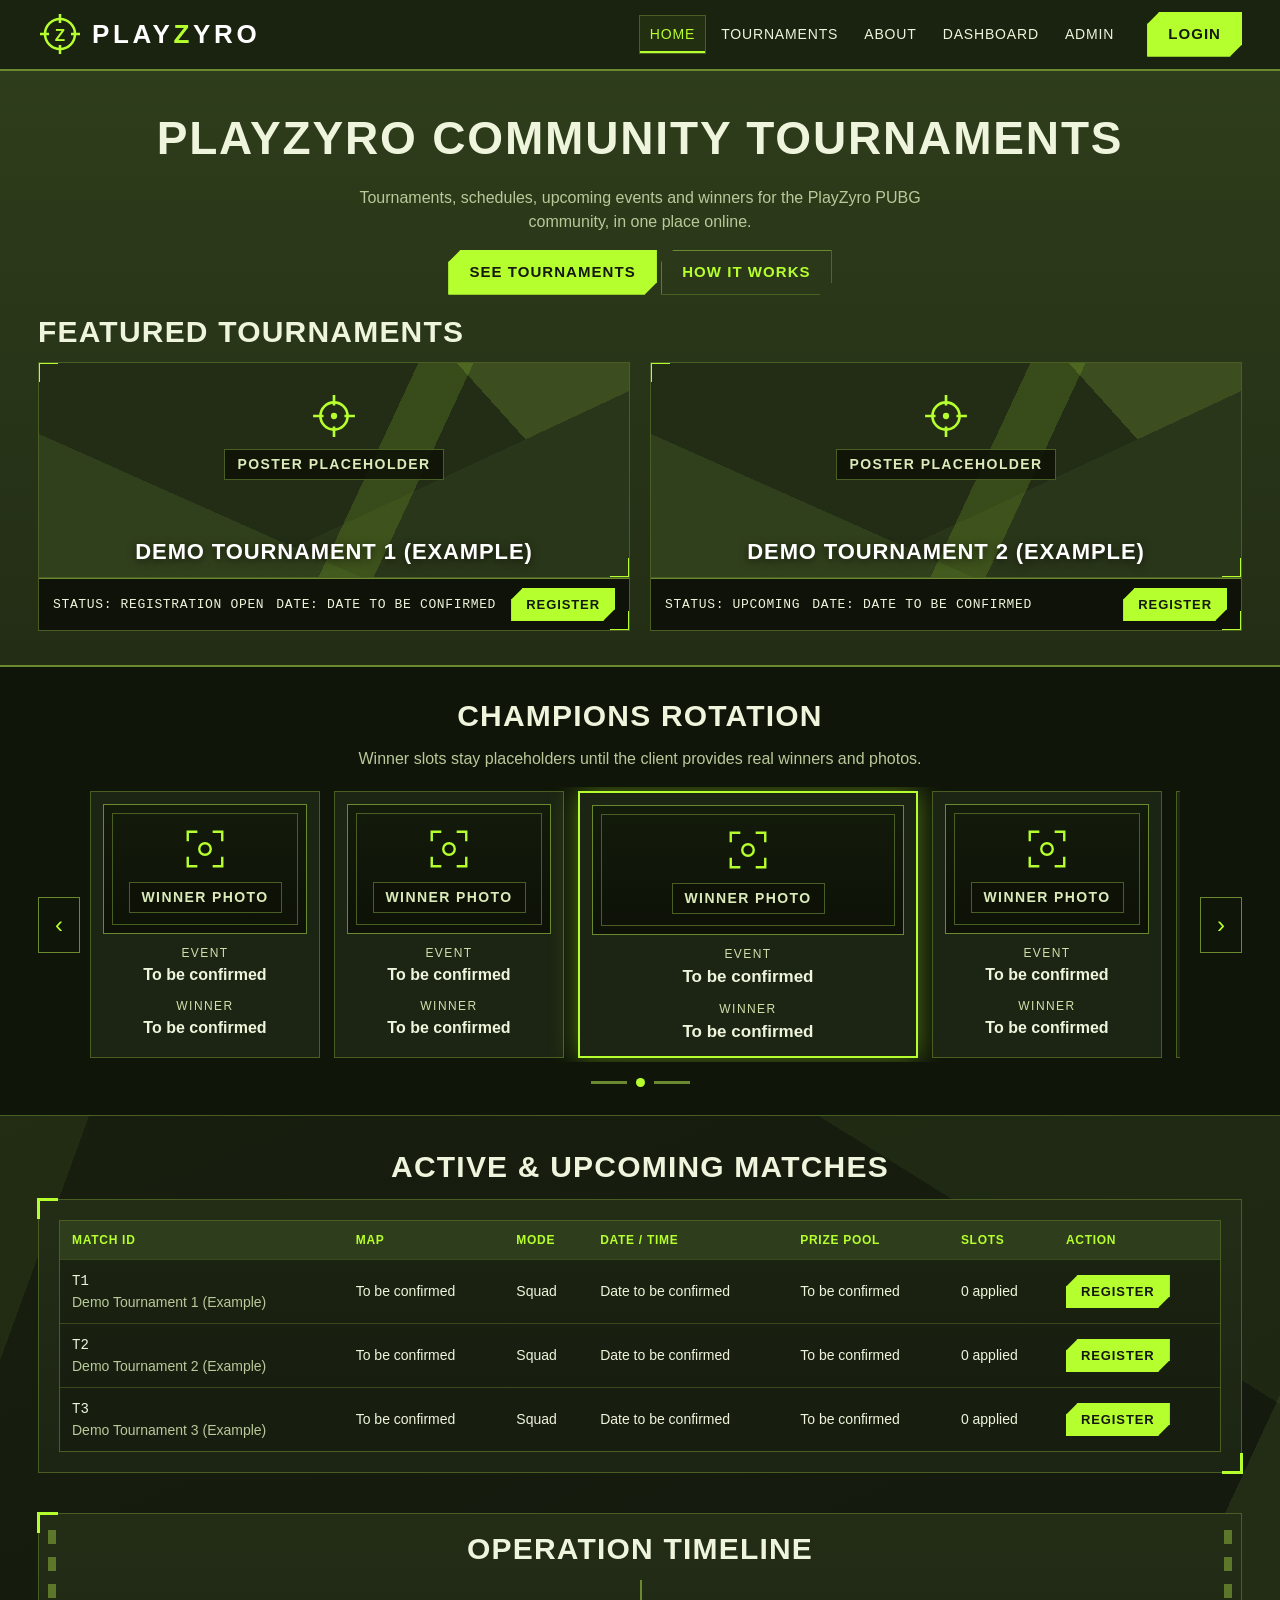
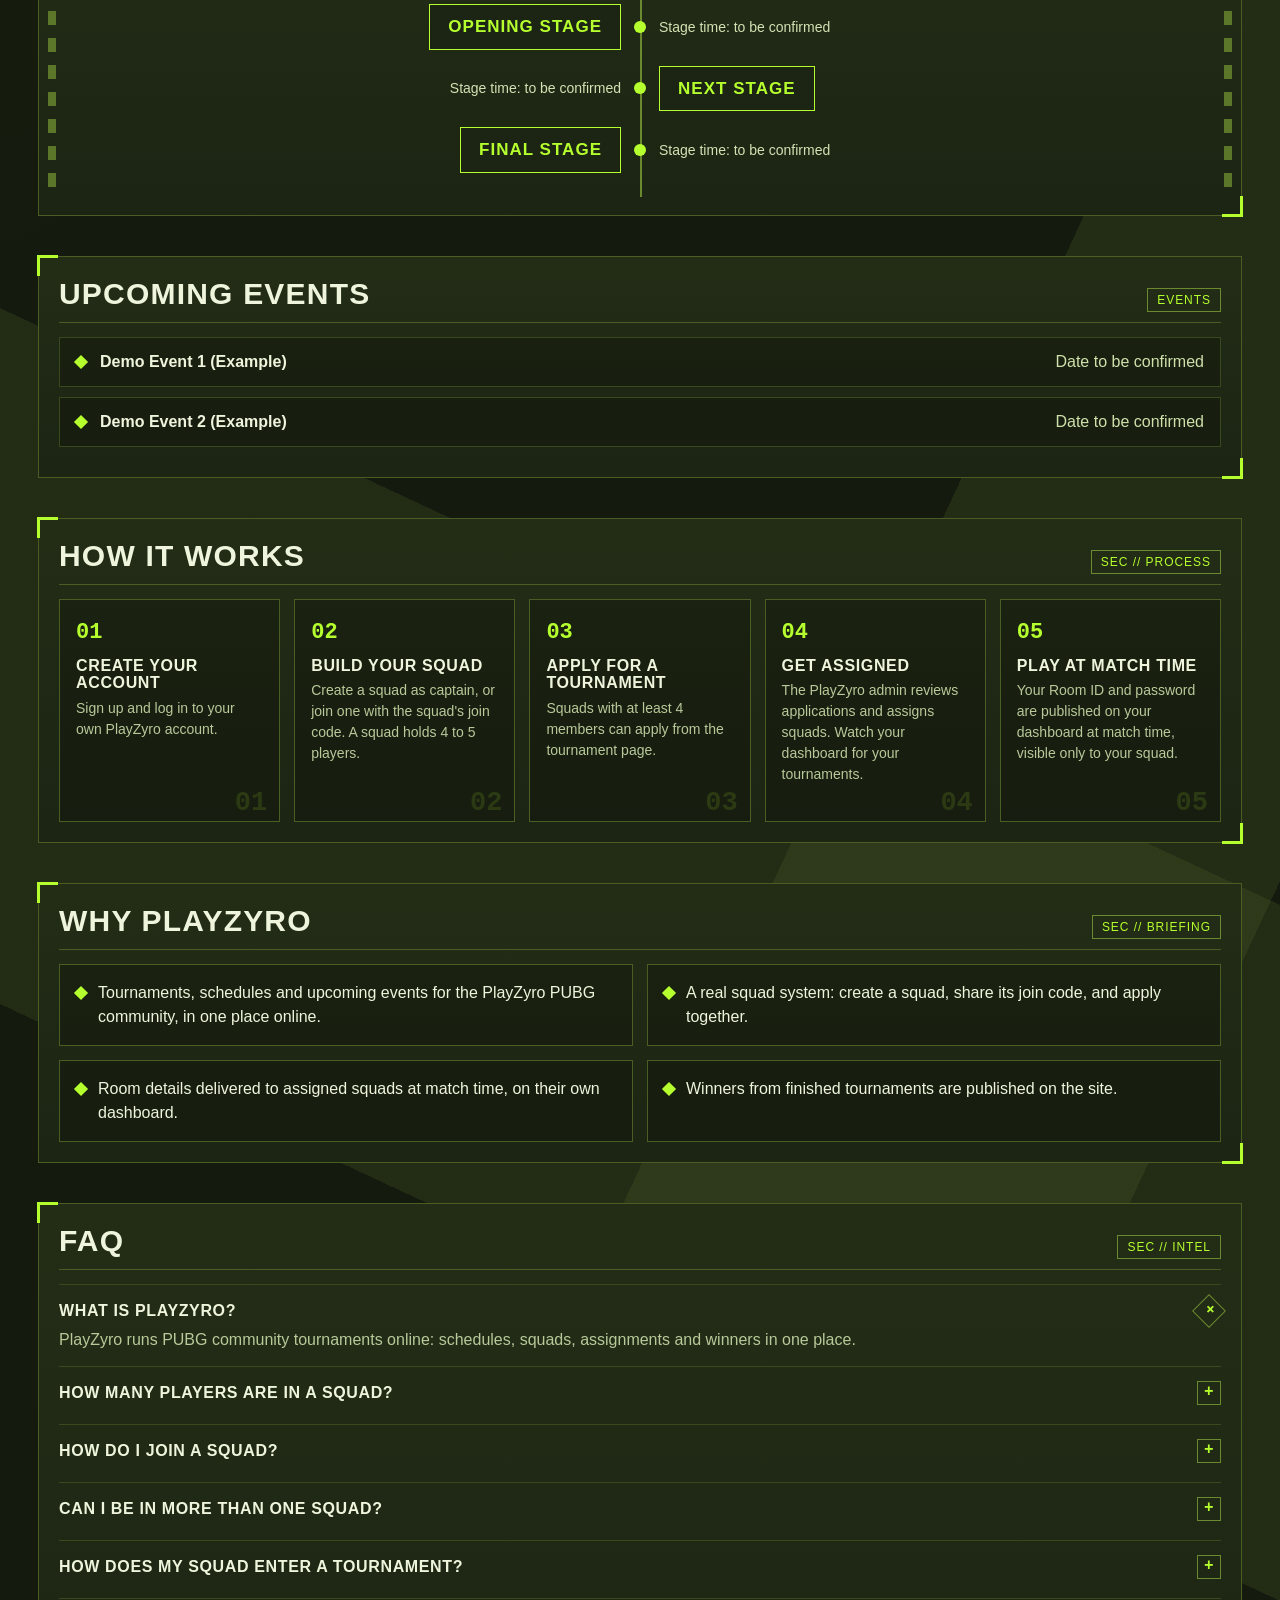
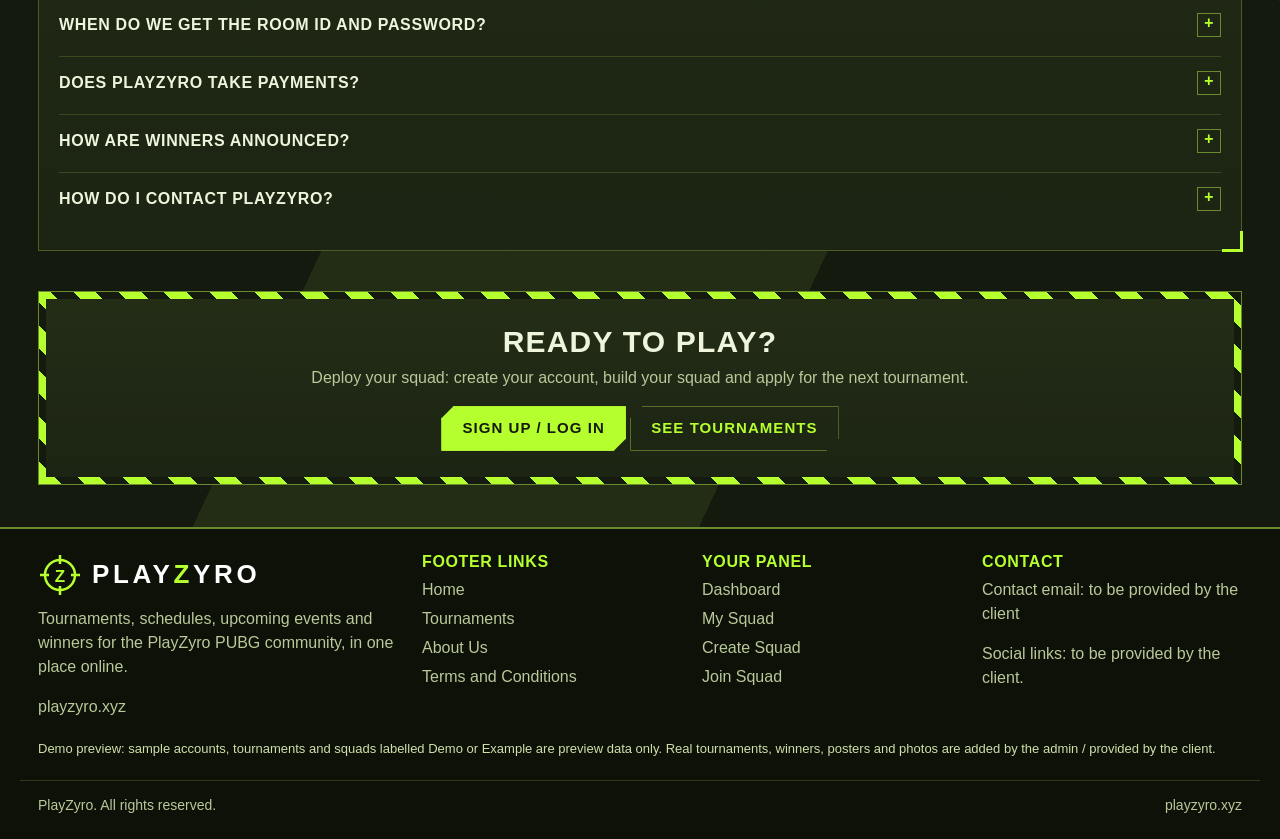
==== index.html @ 8c88da20 "UI/UX fix round (Snow-approved 191-point analysis): all V6 points + version 2026-11-20g" ====
<!DOCTYPE html>
<html lang="en">
<head>
<meta charset="utf-8">
<meta name="viewport" content="width=device-width, initial-scale=1">
<title>PlayZyro Community Tournaments - PlayZyro</title>
<link rel="icon" href="data:image/svg+xml,%3Csvg xmlns='http://www.w3.org/2000/svg' viewBox='0 0 44 44'%3E%3Ccircle cx='22' cy='22' r='15' fill='none' stroke='%23b6ff2e' stroke-width='3'/%3E%3Ctext x='22' y='30' text-anchor='middle' font-family='Arial' font-weight='700' font-size='18' fill='%23b6ff2e'%3EZ%3C/text%3E%3C/svg%3E">
<link rel="stylesheet" href="assets/css/style.css?v=2026-11-20g">
<script>window.PZ_VARIANT = 'v6';</script>
<script src="assets/js/app.js?v=2026-11-20g"></script>
</head>
<body>
<header class="site"><div class="header-in">
<a class="logo" href="index.html"><svg width="44" height="44" viewBox="0 0 44 44" aria-hidden="true"><circle cx="22" cy="22" r="15" fill="none" stroke="#b6ff2e" stroke-width="2.5"/><path d="M22 2v9M22 33v9M2 22h9M33 22h9" stroke="#b6ff2e" stroke-width="2.5"/><text x="22" y="29" text-anchor="middle" font-family="Arial Narrow,Arial" font-weight="700" font-size="17" fill="#b6ff2e">Z</text></svg><span class="wordmark">PLAY<b>Z</b>YRO</span></a>
<nav class="main"><a href="index.html" class="active">Home</a><a href="tournaments.html">Tournaments</a><a href="about.html">About</a><a href="dashboard.html">Dashboard</a><a href="admin.html">Admin</a></nav>
<div class="header-actions"><span class="user-chip" data-user-chip hidden></span><a class="btn" href="auth.html">Login</a></div>
<button class="nav-toggle" type="button" data-nav-toggle aria-label="Open menu" aria-expanded="false"><span></span><span></span><span></span></button>
</div></header>
<div class="drawer-backdrop" data-drawer-backdrop hidden></div>
<aside class="drawer" data-drawer aria-hidden="true">
<div class="drawer-head"><span class="wordmark">PLAY<b>Z</b>YRO</span><button class="drawer-close" type="button" data-drawer-close aria-label="Close menu">&times;</button></div>
<nav class="drawer-nav"><a href="index.html" class="active">Home</a><a href="tournaments.html">Tournaments</a><a href="about.html">About</a><a href="dashboard.html">Dashboard</a><a href="admin.html">Admin</a></nav>
<div class="drawer-foot"><span class="user-chip" data-user-chip hidden></span><a class="btn block" href="auth.html" data-drawer-login>Login</a></div>
</aside>
<main>

<div class="hero-band"><div class="wrap">
<div class="hero">
<h1>PlayZyro Community Tournaments</h1>
<p class="sub">Tournaments, schedules, upcoming events and winners for the PlayZyro PUBG community, in one place online.</p>
<p style="margin:16px 0 0"><a class="btn" href="tournaments.html">See Tournaments</a> <a class="btn ghost" href="#how">How It Works</a></p>
</div>
<h2 style="margin-bottom:14px">Featured Tournaments</h2>
<div class="grid2" id="featured"></div>
</div></div>

<div class="champ-band"><div class="wrap">
<h2 class="center">Champions Rotation</h2>
<p class="center muted">Winner slots stay placeholders until the client provides real winners and photos.</p>
<div class="strip-wrap">
<button class="strip-btn" id="champPrev" aria-label="Previous winners">&#8249;</button>
<div class="strip" id="champStrip"></div>
<button class="strip-btn" id="champNext" aria-label="Next winners">&#8250;</button>
</div>
<div class="strip-ind"><span class="dash"></span><span class="dot"></span><span class="dash"></span></div>
</div></div>

<div class="wrap">
<section class="block">
<h2 class="center" style="margin-bottom:16px">Active &amp; Upcoming Matches</h2>
<div class="hud">
<div class="table-wrap stackable"><table>
<thead><tr><th>Match ID</th><th>Map</th><th>Mode</th><th>Date / Time</th><th>Prize Pool</th><th>Slots</th><th>Action</th></tr></thead>
<tbody id="matchRows"></tbody>
</table></div>
</div>
</section>
<section class="block">
<div class="hud op-panel">
<span class="rail left"></span><span class="rail right"></span>
<h2 class="center">Operation Timeline</h2>
<div class="op-tl">
<div class="op-row"><div class="op-side"><span class="op-chip">Opening Stage</span></div><div class="op-dot"></div><div class="op-side r"><span class="op-time">Stage time: to be confirmed</span></div></div>
<div class="op-row"><div class="op-side"><span class="op-time">Stage time: to be confirmed</span></div><div class="op-dot"></div><div class="op-side r"><span class="op-chip">Next Stage</span></div></div>
<div class="op-row"><div class="op-side"><span class="op-chip">Final Stage</span></div><div class="op-dot"></div><div class="op-side r"><span class="op-time">Stage time: to be confirmed</span></div></div>
</div>
</div>
</section>
<section class="block">
<div class="hud">
<div class="hud-head"><h2>Upcoming Events</h2><span class="tag">Events</span></div>
<div id="eventRows"></div>
</div>
</section>
<section class="block" id="how">
<div class="hud">
<div class="hud-head"><h2>How It Works</h2><span class="tag">SEC // Process</span></div>
<div class="steps">
<div class="step"><span class="n">01</span><span class="ghost" aria-hidden="true">01</span><h3>Create Your Account</h3><p>Sign up and log in to your own PlayZyro account.</p></div>
<div class="step"><span class="n">02</span><span class="ghost" aria-hidden="true">02</span><h3>Build Your Squad</h3><p>Create a squad as captain, or join one with the squad's join code. A squad holds 4 to 5 players.</p></div>
<div class="step"><span class="n">03</span><span class="ghost" aria-hidden="true">03</span><h3>Apply for a Tournament</h3><p>Squads with at least 4 members can apply from the tournament page.</p></div>
<div class="step"><span class="n">04</span><span class="ghost" aria-hidden="true">04</span><h3>Get Assigned</h3><p>The PlayZyro admin reviews applications and assigns squads. Watch your dashboard for your tournaments.</p></div>
<div class="step"><span class="n">05</span><span class="ghost" aria-hidden="true">05</span><h3>Play at Match Time</h3><p>Your Room ID and password are published on your dashboard at match time, visible only to your squad.</p></div>
</div>
</div>
</section>
<section class="block">
<div class="hud">
<div class="hud-head"><h2>Why PlayZyro</h2><span class="tag">SEC // Briefing</span></div>
<div class="why-grid">
<div class="why-cell"><span class="ev-dot"></span><p>Tournaments, schedules and upcoming events for the PlayZyro PUBG community, in one place online.</p></div>
<div class="why-cell"><span class="ev-dot"></span><p>A real squad system: create a squad, share its join code, and apply together.</p></div>
<div class="why-cell"><span class="ev-dot"></span><p>Room details delivered to assigned squads at match time, on their own dashboard.</p></div>
<div class="why-cell"><span class="ev-dot"></span><p>Winners from finished tournaments are published on the site.</p></div>
</div>
</div>
</section>
<section class="block">
<div class="hud">
<div class="hud-head"><h2>FAQ</h2><span class="tag">SEC // Intel</span></div>
<div class="faq-item"><h3>What is PlayZyro?</h3><p>PlayZyro runs PUBG community tournaments online: schedules, squads, assignments and winners in one place.</p></div>
<div class="faq-item"><h3>How many players are in a squad?</h3><p>A squad holds 4 to 5 players. The captain creates the squad and shares its join code.</p></div>
<div class="faq-item"><h3>How do I join a squad?</h3><p>Ask the captain for the squad's join code, then use Join a Squad while logged in.</p></div>
<div class="faq-item"><h3>Can I be in more than one squad?</h3><p>Each player has one active squad.</p></div>
<div class="faq-item"><h3>How does my squad enter a tournament?</h3><p>A squad with at least 4 members applies from the tournament page. The admin assigns squads, and assigned squads see the tournament on their dashboard.</p></div>
<div class="faq-item"><h3>When do we get the Room ID and password?</h3><p>The admin publishes them at match time. They appear on the dashboard of assigned squad members only.</p></div>
<div class="faq-item"><h3>Does PlayZyro take payments?</h3><p>No. PlayZyro does not take payments, deposits or withdrawals on this site.</p></div>
<div class="faq-item"><h3>How are winners announced?</h3><p>Winners from finished tournaments are published in the winners section on this site.</p></div>
<div class="faq-item"><h3>How do I contact PlayZyro?</h3><p>Contact email: to be provided by the client</p></div>
</div>
</section>
<section class="block">
<div class="hazard"><div class="hazard-in cta-in">
<h2>Ready to Play?</h2>
<p>Deploy your squad: create your account, build your squad and apply for the next tournament.</p>
<p style="margin:0"><a class="btn" href="auth.html">Sign Up / Log In</a> <a class="btn ghost" href="tournaments.html">See Tournaments</a></p>
</div></div>
</section>
</div>

</main>
<footer class="site">
<div class="footer-grid">
<div><div class="logo" style="margin-bottom:10px"><svg width="44" height="44" viewBox="0 0 44 44" aria-hidden="true"><circle cx="22" cy="22" r="15" fill="none" stroke="#b6ff2e" stroke-width="2.5"/><path d="M22 2v9M22 33v9M2 22h9M33 22h9" stroke="#b6ff2e" stroke-width="2.5"/><text x="22" y="29" text-anchor="middle" font-family="Arial Narrow,Arial" font-weight="700" font-size="17" fill="#b6ff2e">Z</text></svg><span class="wordmark">PLAY<b>Z</b>YRO</span></div>
<p class="muted">Tournaments, schedules, upcoming events and winners for the PlayZyro PUBG community, in one place online.</p>
<p class="muted">playzyro.xyz</p></div>
<div><h3>Footer Links</h3><ul><li><a href="index.html">Home</a></li><li><a href="tournaments.html">Tournaments</a></li><li><a href="about.html">About Us</a></li><li><a href="terms.html">Terms and Conditions</a></li></ul></div>
<div><h3>Your Panel</h3><ul><li><a href="dashboard.html">Dashboard</a></li><li><a href="squad.html">My Squad</a></li><li><a href="squad-create.html">Create Squad</a></li><li><a href="squad-join.html">Join Squad</a></li></ul></div>
<div><h3>Contact</h3><p class="muted">Contact email: to be provided by the client</p><p class="muted">Social links: to be provided by the client.</p></div>
</div>
<p class="demo-note">Demo preview: sample accounts, tournaments and squads labelled Demo or Example are preview data only. Real tournaments, winners, posters and photos are added by the admin / provided by the client.</p>
<div class="footer-bottom">PlayZyro. All rights reserved. <span style="float:right">playzyro.xyz</span></div>
</footer>
<script>

document.addEventListener('DOMContentLoaded', function () {
  var f = document.getElementById('featured');
  PZ.db.tournaments.slice(0, 2).forEach(function (t) {
    var d = document.createElement('div'); d.className = 'feat-card';
    d.innerHTML = '<div class="slot slot-poster feat-poster"><svg width="46" height="46" viewBox="0 0 44 44" aria-hidden="true"><circle cx="22" cy="22" r="13" fill="none" stroke="#b6ff2e" stroke-width="2.5"/><path d="M22 2v10M22 32v10M2 22h10M32 22h10" stroke="#b6ff2e" stroke-width="2.5"/><circle cx="22" cy="22" r="3" fill="#b6ff2e"/></svg><span class="slot-label">Poster Placeholder</span><div class="feat-overlay"><h3>' + PZ.esc(t.name) + '</h3></div></div>' +
      '<div class="feat-strip"><span>Status: ' + PZ.esc(t.status) + '</span><span>Date: ' + PZ.esc(t.dateText) + '</span>' +
      '<a class="btn small" href="tournament.html?id=' + t.id + '">Register</a></div>';
    f.appendChild(d);
  });
  var strip = document.getElementById('champStrip');
  for (var i = 0; i < 5; i++) {
    var c = document.createElement('div'); c.className = 'champ' + (i === 2 ? ' centre' : '');
    c.innerHTML = '<div class="slot slot-photo"><svg width="46" height="46" viewBox="0 0 48 48" aria-hidden="true"><path d="M6 16V6h10M32 6h10v10M42 32v10H32M16 42H6V32" fill="none" stroke="#b6ff2e" stroke-width="2.5"/><circle cx="24" cy="24" r="6" fill="none" stroke="#b6ff2e" stroke-width="2.5"/></svg><span class="slot-label">Winner Photo</span></div><p class="cw"><span class="cw-k">Event</span><span class="cw-v">To be confirmed</span></p><p class="cw"><span class="cw-k">Winner</span><span class="cw-v">To be confirmed</span></p>';
    strip.appendChild(c);
  }
  document.getElementById('champPrev').addEventListener('click', function () { strip.scrollLeft -= 220; });
  document.getElementById('champNext').addEventListener('click', function () { strip.scrollLeft += 220; });
  var rows = document.getElementById('matchRows');
  PZ.db.tournaments.forEach(function (t) {
    var tr = document.createElement('tr');
    tr.innerHTML = '<td data-label="Match ID"><span><span class="mono">' + PZ.esc(t.id.toUpperCase()) + '</span><br><span class="muted">' + PZ.esc(t.name) + '</span></span></td><td data-label="Map">' + PZ.esc(t.map || 'To be confirmed') + '</td><td data-label="Mode">' + PZ.esc(t.mode) + '</td><td data-label="Date / Time">' + PZ.esc(t.dateText) + (t.timeText ? ' - ' + PZ.esc(t.timeText) : '') + '</td><td data-label="Prize Pool">To be confirmed</td><td data-label="Slots">' + PZ.appliedSquadIds(t.id).length + ' applied</td><td data-label="Action"><a class="btn small" href="tournament.html?id=' + t.id + '">Register</a></td>';
    rows.appendChild(tr);
  });
  var ev = document.getElementById('eventRows');
  if (PZ.db.events.length) {
    PZ.db.events.forEach(function (e) {
      var d = document.createElement('div'); d.className = 'ev-row';
      d.innerHTML = '<span class="ev-dot"></span><strong>' + PZ.esc(e.title) + '</strong><span class="muted" style="margin-left:auto">' + PZ.esc(e.dateText) + '</span>';
      ev.appendChild(d);
    });
  } else {
    ev.innerHTML = '<p class="muted" style="margin:0">No upcoming events yet. Events added by the admin will appear here.</p>';
  }
});

</script>
<script>
document.addEventListener('DOMContentLoaded', function () {
  var chip = document.querySelector('header.site [data-user-chip]');
  if (window.PZ && PZ.session()) {
    document.querySelectorAll('header.site .header-actions .btn').forEach(function (b) { b.style.display = 'none'; });
    if (chip) chip.hidden = false;
  }
});
</script>
</body>
</html>
---- assets/css/style.css ----
:root{--bg:#141a0d;--bg2:#1c2413;--panel:#232d16;--panel2:#2a3619;--line:#4a5d23;--line2:#6b8a2f;--lime:#b6ff2e;--lime2:#a3e635;--text:#eef5dc;--muted:#b9c99a;--dark:#0d1107;--mono:ui-monospace,'Cascadia Mono',Menlo,Consolas,monospace;--disp:'Oswald','Archivo Narrow','Arial Narrow','Franklin Gothic Medium','Helvetica Neue Condensed',Impact,sans-serif}
*{box-sizing:border-box}
html{scroll-behavior:auto}
body{margin:0;background:var(--bg);color:var(--text);font-family:Arial,Helvetica,sans-serif;font-size:16px;line-height:1.5;
background-image:linear-gradient(115deg,transparent 0 61%,rgba(74,93,40,.28) 61% 77%,transparent 77%),linear-gradient(205deg,transparent 0 54%,rgba(94,114,52,.20) 54% 69%,transparent 69%),linear-gradient(32deg,transparent 0 71%,rgba(62,82,36,.24) 71% 85%,transparent 85%),linear-gradient(158deg,rgba(46,61,27,.32) 0,transparent 42%),linear-gradient(290deg,transparent 0 82%,rgba(107,138,47,.14) 82% 93%,transparent 93%)}
h1,h2,h3{font-family:var(--disp);font-weight:700;text-transform:uppercase;letter-spacing:.04em;margin:0 0 .5em;line-height:1.1}
h1{font-size:clamp(28px,5vw,46px)} h2{font-size:clamp(21px,3vw,30px)} h3{font-size:18px}
a{color:var(--lime2)} p{margin:0 0 1em}
.wrap{max-width:1180px;margin:0 auto;padding:0 18px}
.mono{font-family:var(--mono)}
.muted{color:var(--muted)}
/* header */
header.site{position:relative;background:#1a2210;border-bottom:2px solid var(--line2)}
.header-in{display:flex;align-items:center;gap:22px;max-width:1180px;margin:0 auto;padding:12px 18px;flex-wrap:wrap}
.logo{display:flex;align-items:center;gap:10px;text-decoration:none;color:var(--text)}
.logo svg{flex:none}
.wordmark{font-family:var(--disp);font-weight:700;font-size:26px;letter-spacing:.14em;color:#fff}
.wordmark b{color:var(--lime)}
nav.main{display:flex;gap:4px;flex-wrap:wrap;margin-left:auto}
nav.main a{color:var(--text);text-decoration:none;text-transform:uppercase;font-size:14px;letter-spacing:.06em;padding:8px 10px;border:1px solid transparent}
nav.main a:hover,nav.main a.active{color:var(--lime);border-color:var(--line);background:rgba(182,255,46,.06)}
nav.main a.active{box-shadow:inset 0 -2px 0 var(--lime)}
.header-actions{display:flex;align-items:center;gap:12px}
.btn{display:inline-block;background:var(--lime);color:#141a0d;border:1px solid var(--lime);font-family:var(--disp);font-weight:700;text-transform:uppercase;letter-spacing:.07em;font-size:15px;padding:10px 20px;text-decoration:none;cursor:pointer;text-align:center;clip-path:polygon(12px 0,100% 0,100% calc(100% - 12px),calc(100% - 12px) 100%,0 100%,0 12px)}
.btn:hover{background:var(--lime2)}
.btn.ghost{background:transparent;color:var(--lime);border-color:var(--line2)}
.btn.small{padding:6px 14px;font-size:13px}
.btn.block{display:block;width:100%}
.user-chip{font-size:14px;color:var(--muted);border:1px solid var(--line);padding:8px 12px;background:rgba(0,0,0,.25)}
/* mobile drawer */
.nav-toggle{display:none;margin-left:auto;background:#10160a;border:1px solid var(--line2);width:44px;height:40px;cursor:pointer;flex:none;flex-direction:column;align-items:center;justify-content:center;gap:5px;padding:0}
.nav-toggle span{display:block;width:22px;height:3px;background:var(--lime)}
.drawer{position:fixed;top:0;right:0;height:100%;width:min(320px,86vw);background:#1a2210;border-left:2px solid var(--line2);z-index:80;transform:translateX(105%);visibility:hidden;transition:transform .32s ease,visibility 0s linear .32s;display:flex;flex-direction:column;padding:18px;overflow-y:auto}
.drawer.open{transform:translateX(0);visibility:visible;transition:transform .32s ease,visibility 0s}
.drawer-backdrop{position:fixed;inset:0;background:rgba(5,8,3,.62);z-index:70}
.drawer-head{display:flex;justify-content:space-between;align-items:center;border-bottom:1px solid var(--line);padding-bottom:12px;margin-bottom:8px}
.drawer-close{background:#10160a;border:1px solid var(--line2);color:var(--lime);font-size:22px;line-height:1;width:40px;height:40px;cursor:pointer;flex:none}
.drawer-nav{display:flex;flex-direction:column}
.drawer-nav a{color:var(--text);text-decoration:none;text-transform:uppercase;font-family:var(--disp);font-weight:700;font-size:17px;letter-spacing:.07em;padding:13px 10px;border-bottom:1px solid #2c3a17}
.drawer-nav a:hover,.drawer-nav a.active{color:var(--lime);background:rgba(182,255,46,.06)}
.drawer-foot{margin-top:auto;padding-top:16px}
.drawer-foot .user-chip{display:block;margin-bottom:12px}
.drawer-foot .user-chip[hidden]{display:none}
/* HUD panels */
.hud{position:relative;background:linear-gradient(180deg,var(--panel),var(--bg2));border:1px solid var(--line);padding:20px}
.hud::before,.hud::after{content:"";position:absolute;width:18px;height:18px;pointer-events:none}
.hud::before{top:-2px;left:-2px;border-top:3px solid var(--lime);border-left:3px solid var(--lime)}
.hud::after{bottom:-2px;right:-2px;border-bottom:3px solid var(--lime);border-right:3px solid var(--lime)}
.hud-head{display:flex;justify-content:space-between;align-items:baseline;gap:12px;border-bottom:1px solid var(--line);padding-bottom:10px;margin-bottom:14px;flex-wrap:wrap}
.hud-head h2,.hud-head h3{margin:0}
.tag{display:inline-block;border:1px solid var(--line2);color:var(--lime);font-size:12px;text-transform:uppercase;letter-spacing:.08em;padding:2px 9px}
.tag.solid{background:var(--lime);color:#141a0d;font-weight:700;border-color:var(--lime)}
.tag.banned{border-color:#e05252;color:#ff9d9d}
section.block{padding:34px 0 6px}
.center{text-align:center}
/* placeholder slots - distinct treatment per type, hard-edged HUD artwork, no X boxes */
.slot{position:relative;display:flex;flex-direction:column;align-items:center;justify-content:center;gap:10px;text-align:center;border:1px solid var(--line2);color:#dcebba;padding:22px 14px;min-height:130px;overflow:hidden}
.slot svg{position:relative;z-index:2;flex:none}
.slot-label{font-family:var(--disp);font-weight:700;text-transform:uppercase;letter-spacing:.1em;font-size:14px;background:rgba(13,17,7,.85);border:1px solid var(--line);padding:4px 12px;position:relative;z-index:2}
.slot.tall{min-height:200px}
.slot.tall .slot-label{font-size:17px}
.slot-poster{background:linear-gradient(115deg,transparent 0 55%,rgba(182,255,46,.14) 55% 63%,transparent 63%),linear-gradient(24deg,#31401c 0 30%,transparent 30%),linear-gradient(155deg,transparent 0 62%,#2a3619 62%),linear-gradient(48deg,transparent 0 78%,rgba(107,138,47,.35) 78%),#232d16}
.slot-poster::before,.slot-poster::after{content:"";position:absolute;width:18px;height:18px;pointer-events:none;z-index:3}
.slot-poster::before{top:-2px;left:-2px;border-top:3px solid var(--lime);border-left:3px solid var(--lime)}
.slot-poster::after{bottom:-2px;right:-2px;border-bottom:3px solid var(--lime);border-right:3px solid var(--lime)}
.slot-photo{background:linear-gradient(180deg,#131b0b,#0d1107);outline:1px solid var(--line);outline-offset:-10px}
.slot-team{background:linear-gradient(200deg,transparent 0 58%,rgba(107,138,47,.28) 58%),linear-gradient(180deg,#1c2413 0 64%,#26331a 64%);border-top:3px solid var(--line2)}
/* grids and tables */
.grid2{display:grid;grid-template-columns:1fr 1fr;gap:20px}
.grid3{display:grid;grid-template-columns:repeat(3,1fr);gap:20px}
.grid-dash{display:grid;grid-template-columns:1.5fr 1fr;gap:20px;align-items:start}
.grid-top{display:grid;grid-template-columns:1fr 1.2fr;gap:20px;align-items:start}
.grid-admin{display:grid;grid-template-columns:1fr 1fr;gap:20px;align-items:start}
.table-wrap{overflow-x:auto;border:1px solid var(--line);max-width:100%}
.grid-admin>*{min-width:0}
.scroll-hint{font-family:var(--mono);font-size:12px;color:var(--muted);text-transform:uppercase;letter-spacing:.08em;margin:8px 0 0}
.table-wrap.sticky-first th:first-child,.table-wrap.sticky-first td:first-child{position:sticky;left:0;z-index:2}
.table-wrap.sticky-first th:first-child{background:#2e3d1b}
.table-wrap.sticky-first td:first-child{background:#1e2812}
table{border-collapse:collapse;width:100%;min-width:560px;background:rgba(0,0,0,.22)}
th,td{border-bottom:1px solid #39491d;padding:10px 12px;text-align:left;font-size:14px;vertical-align:middle}
th{background:#2e3d1b;color:var(--lime);text-transform:uppercase;letter-spacing:.06em;font-size:12px;font-family:var(--disp)}
tr:last-child td{border-bottom:none}
/* hero band + featured cards (Landing) */
.hero-band{background:linear-gradient(180deg,#2e3d1b,#232d15);border-bottom:2px solid var(--line2);padding:36px 0 34px}
.feat-card{position:relative;background:var(--bg2);border:1px solid var(--line);overflow:hidden}
.feat-card::before,.feat-card::after{content:"";position:absolute;width:18px;height:18px;pointer-events:none;z-index:3}
.feat-card::before{top:-2px;left:-2px;border-top:3px solid var(--lime);border-left:3px solid var(--lime)}
.feat-card::after{bottom:-2px;right:-2px;border-bottom:3px solid var(--lime);border-right:3px solid var(--lime)}
.feat-poster{min-height:215px;border:none;border-bottom:1px solid var(--line);padding-bottom:88px}
.feat-overlay{position:absolute;left:16px;right:16px;bottom:12px;z-index:2;text-shadow:0 2px 8px rgba(0,0,0,.65)}
.feat-overlay h3{margin:0;font-size:22px;color:#fff}
.feat-strip{display:flex;justify-content:space-between;align-items:center;gap:12px;background:rgba(0,0,0,.5);border-top:1px solid var(--line2);padding:9px 14px;font-family:var(--mono);font-size:13px;text-transform:uppercase;letter-spacing:.05em;flex-wrap:wrap}
/* champions rotation */
.champ-band{background:#0f1508;border-bottom:1px solid var(--line);padding:32px 0 28px}
.strip-wrap{display:flex;align-items:stretch;gap:10px}
.strip{display:flex;gap:14px;overflow-x:auto;scroll-behavior:auto;padding:4px;flex:1;align-items:stretch}
.champ{flex:0 0 190px;background:var(--bg2);border:1px solid var(--line);padding:12px;text-align:center}
.champ .slot-photo{min-height:110px;padding:14px}
.champ p{margin:10px 0 0;font-size:14px;color:var(--muted)}
.champ .cw{margin:10px 0 0}
.champ .cw-k{display:block;font-size:11px;text-transform:uppercase;letter-spacing:.12em;color:var(--muted)}
.champ .cw-v{display:block;font-size:15px;color:var(--text);font-weight:700;margin-top:1px}
.champ.centre{flex-basis:320px;border:2px solid var(--lime);box-shadow:0 0 26px rgba(182,255,46,.4)}
.champ.centre .slot-photo{min-height:180px}
.champ.centre .cw-v{font-size:17px}
.strip-btn{align-self:center;background:transparent;border:1px solid var(--line2);color:var(--lime);font-size:24px;width:42px;height:56px;cursor:pointer;flex:none}
.strip-btn:hover{background:rgba(182,255,46,.1)}
.strip-ind{display:flex;justify-content:center;align-items:center;gap:9px;margin-top:16px}
.strip-ind .dash{width:36px;height:3px;background:var(--line2)}
.strip-ind .dot{width:9px;height:9px;background:var(--lime);border-radius:50%}
/* operation timeline (Landing) */
.op-panel{padding:26px 34px}
.rail{position:absolute;top:16px;bottom:16px;width:8px;background:repeating-linear-gradient(180deg,var(--line2) 0 14px,transparent 14px 27px);opacity:.8}
.rail.left{left:9px}.rail.right{right:9px}
.op-tl{position:relative;max-width:780px;margin:0 auto;padding:8px 0}
.op-tl::before{content:"";position:absolute;left:50%;top:0;bottom:0;width:2px;background:var(--line2)}
.op-row{display:grid;grid-template-columns:1fr 26px 1fr;align-items:center;margin:24px 0;position:relative}
.op-dot{width:12px;height:12px;background:var(--lime);border-radius:50%;justify-self:center;position:relative;z-index:1}
.op-chip{display:inline-block;background:var(--bg2);border:1px solid var(--lime);color:var(--lime);font-family:var(--disp);font-weight:700;text-transform:uppercase;letter-spacing:.06em;padding:9px 18px;font-size:17px}
.op-time{color:var(--muted);font-size:14px}
.op-side{text-align:right;padding-right:6px}
.op-side.r{text-align:left;padding-right:0;padding-left:6px}
/* upcoming events rows */
.ev-row{display:flex;gap:14px;align-items:center;border:1px solid #39491d;background:rgba(0,0,0,.22);padding:12px 16px;margin-bottom:10px;flex-wrap:wrap}
.ev-dot{width:10px;height:10px;background:var(--lime);flex:none;transform:rotate(45deg)}
/* tournaments page */
.outside-label{margin:0 0 10px}
.hazard{background:repeating-linear-gradient(45deg,#b6ff2e 0 16px,#141a0d 16px 32px);padding:7px;border:1px solid var(--line2)}
.hazard-in{background:linear-gradient(180deg,var(--panel),var(--bg2));padding:20px}
.feat-title{font-size:clamp(26px,3.6vw,38px)}
.feat-tag{display:inline-block;border:1px solid var(--lime);color:var(--lime);font-size:14px;padding:2px 9px;vertical-align:middle;letter-spacing:.08em;margin-left:8px}
.tstrip-wrap{display:flex;align-items:stretch;gap:10px}
.tstrip{display:flex;gap:16px;overflow-x:auto;flex:1;padding:4px}
.tcard{flex:0 0 302px;display:flex;flex-direction:column;background:var(--bg2);border:1px solid var(--line);position:relative}
.tcard::before,.tcard::after{content:"";position:absolute;width:16px;height:16px;pointer-events:none;z-index:4}
.tcard::before{top:-2px;left:-2px;border-top:3px solid var(--lime);border-left:3px solid var(--lime)}
.tcard::after{bottom:-2px;right:-2px;border-bottom:3px solid var(--lime);border-right:3px solid var(--lime)}
.tcard .slot-poster{min-height:158px;border:none;border-bottom:1px solid var(--line);width:100%}
.tcard-body{padding:14px 16px;flex:1}
.tcard-body h3{margin-top:2px}
.sched-rail{display:flex;gap:16px;overflow-x:auto;padding:20px 4px 10px;position:relative}
.sched-rail::before{content:"";position:absolute;left:0;right:0;top:7px;height:2px;background:var(--line2)}
.sched-card{flex:0 0 250px;border:1px solid var(--line);background:var(--bg2);padding:14px;position:relative}
.sched-card::before{content:"";position:absolute;top:-19px;left:18px;width:11px;height:11px;background:var(--lime);border-radius:50%}
.sched-day{color:var(--lime);margin:26px 0 0}
/* auth scene */
.auth-top{display:flex;justify-content:space-between;align-items:center;gap:16px;padding:12px 18px;border-bottom:2px solid var(--line2);background:#1a2210;flex-wrap:wrap}
.auth-scene{display:flex;align-items:center;justify-content:center;gap:26px;padding:36px 18px;min-height:calc(100vh - 150px);max-width:1180px;margin:0 auto}
.auth-list{flex:0 0 252px}
.auth-panel{flex:0 1 480px;width:100%}
.auth-foot{text-align:center;color:var(--muted);font-size:13px;padding:0 18px 24px}
.auth-honest{text-align:center;color:var(--muted);font-family:var(--mono);font-size:12px;letter-spacing:.04em;padding:0 18px 6px;margin:0}
.auth-honest.last{padding-bottom:24px}
/* forms */
label{display:block;font-size:13px;text-transform:uppercase;letter-spacing:.06em;color:var(--muted);margin:14px 0 6px}
input,select,textarea{width:100%;background:#10160a;border:1px solid var(--line2);color:var(--text);padding:11px 12px;font-size:15px;font-family:inherit}
input:focus,select:focus{outline:2px solid var(--lime);outline-offset:0}
.check{display:flex;gap:10px;align-items:flex-start;margin-top:16px}
.check input{width:auto;margin-top:4px}
.check label{margin:0;text-transform:none;letter-spacing:0;font-size:14px;color:var(--text)}
.form-msg{border:1px solid var(--line2);padding:10px 14px;margin:14px 0;display:none}
.form-msg.err{border-color:#e05252;color:#ffb3b3}
.form-msg.ok{border-color:var(--lime);color:var(--lime)}
.tabs{display:grid;grid-template-columns:1fr 1fr;border:1px solid var(--line2);margin-bottom:8px}
.tabs button{background:#10160a;color:var(--muted);border:none;padding:13px;font-family:var(--disp);font-size:19px;font-weight:700;letter-spacing:.1em;cursor:pointer;text-transform:uppercase}
.tabs button.on{background:var(--lime);color:#141a0d}
.chips{display:flex;gap:10px;flex-wrap:wrap;align-items:center}
.chip{background:#10160a;border:1px solid var(--line2);color:var(--text);padding:9px 16px;cursor:pointer;text-transform:uppercase;font-size:13px;letter-spacing:.06em;clip-path:polygon(9px 0,100% 0,100% calc(100% - 9px),calc(100% - 9px) 100%,0 100%,0 9px)}
.chip.on{background:var(--lime);color:#141a0d;font-weight:700;border-color:var(--lime)}
/* lists */
.member-row,.enroll-row{display:flex;justify-content:space-between;align-items:center;gap:12px;border:1px solid #39491d;background:rgba(0,0,0,.22);padding:11px 14px;margin-bottom:10px;flex-wrap:wrap}
.member-row .who{font-weight:700}
.role{color:var(--muted);font-size:13px;text-transform:uppercase;letter-spacing:.05em}
.ready{border:1px solid var(--lime);color:var(--lime);border-radius:20px;padding:2px 12px;font-size:12px;text-transform:uppercase;letter-spacing:.06em}
.room-grid{display:grid;grid-template-columns:1fr 1fr;gap:14px}
.room-val{font-family:var(--mono);font-size:clamp(22px,3.4vw,32px);font-weight:700;color:#fff;word-break:break-all}
/* dashboard */
.room-box{border:2px solid var(--line2);outline:1px solid rgba(182,255,46,.55);outline-offset:3px;box-shadow:0 0 28px rgba(182,255,46,.22)}
.copy-btn{background:rgba(0,0,0,.3);border:1px solid var(--line2);color:var(--lime);cursor:pointer;padding:4px 9px;font-size:14px;line-height:1;vertical-align:middle;margin-left:8px}
.copy-btn:hover{background:rgba(182,255,46,.12)}
.room-foot{display:flex;gap:20px;flex-wrap:wrap;border-top:1px solid #39491d;margin-top:14px;padding-top:11px;font-size:13px}
.squad-flex{display:flex;gap:16px;align-items:stretch}
.squad-photo{flex:0 0 44%;min-height:290px}
.squad-roster{flex:1;min-width:0}
.avatar-sm{display:inline-flex;align-items:center;justify-content:center;width:30px;height:30px;border:1px solid var(--line2);background:#10160a;color:var(--lime);font-weight:700;font-family:var(--disp);flex:none;font-size:15px}
.avatar-lg{width:38px;height:38px;border-radius:50%;background:var(--lime);color:#141a0d;font-weight:700;display:flex;align-items:center;justify-content:center;font-size:18px;font-family:var(--disp);flex:none}
.dash-user{display:flex;align-items:center;gap:12px}
.bell{color:var(--lime);display:inline-flex;flex:none}
/* admin */
.admin-tabs{display:flex;gap:6px;flex-wrap:wrap;margin-left:auto}
.admin-tabs a{color:var(--text);text-decoration:none;text-transform:uppercase;font-size:13px;letter-spacing:.06em;padding:9px 15px;background:#10160a;border:1px solid var(--line2)}
.admin-tabs a:hover{color:var(--lime)}
.admin-tabs a.active{background:var(--lime);color:#141a0d;font-weight:700;border-color:var(--lime)}
.admin-id{text-align:right;line-height:1.25}
.admin-id .nm{font-weight:700;text-transform:uppercase;letter-spacing:.05em}
.admin-id .conn{color:var(--lime);font-size:12px;letter-spacing:.1em;text-transform:uppercase}
.sec-label{color:var(--muted);font-weight:400}
.users-foot{display:flex;justify-content:space-between;align-items:center;gap:14px;margin-top:14px;flex-wrap:wrap}
.users-foot .u-search{max-width:230px}
.page-ctl{display:flex;gap:10px;align-items:center;font-family:var(--mono);font-size:13px}
.tm-grid{display:grid;grid-template-columns:225px 1fr;gap:18px;align-items:start}
.tm-item{display:block;width:100%;text-align:left;background:rgba(0,0,0,.22);border:1px solid #39491d;color:var(--text);padding:11px 12px;margin-bottom:10px;cursor:pointer;font-family:inherit;font-size:15px}
.tm-item.on{border-color:var(--lime);box-shadow:inset 3px 0 0 var(--lime)}
.tm-item .muted{font-size:13px}
.ev-timeline{position:relative;margin-top:8px;padding-left:24px}
.ev-timeline::before{content:"";position:absolute;left:5px;top:8px;bottom:8px;width:2px;background:var(--line2)}
.ev-item{position:relative;margin-bottom:12px}
.ev-item::before{content:"";position:absolute;left:-24px;top:18px;width:11px;height:11px;background:var(--lime);border-radius:50%}
/* footer */
footer.site{margin-top:36px;background:#0d1107;border-top:2px solid var(--line2)}
.footer-grid{display:grid;grid-template-columns:1.4fr 1fr 1fr 1fr;gap:20px;max-width:1180px;margin:0 auto;padding:24px 18px 4px}
footer.site h3{color:var(--lime);font-size:16px}
footer.site ul{list-style:none;margin:0;padding:0}
footer.site li{margin:5px 0}
footer.site a{color:var(--muted);text-decoration:none}
footer.site a:hover{color:var(--lime)}
.footer-bottom{max-width:1180px;margin:0 auto;padding:14px 18px 26px;border-top:1px solid #2c3a17;color:var(--muted);font-size:14px}
.demo-note{max-width:1180px;margin:0 auto;padding:0 18px 22px;color:var(--muted);font-size:13px}
/* toast */
.pz-toast{position:fixed;left:50%;bottom:26px;transform:translateX(-50%) translateY(20px);background:#10160a;border:1px solid var(--lime);color:var(--text);padding:12px 20px;opacity:0;transition:opacity .25s,transform .25s;z-index:60;max-width:92vw;text-align:center}
.pz-toast.show{opacity:1;transform:translateX(-50%) translateY(0)}
.hero{padding:6px 0 20px;text-align:center}
.hero p.sub{max-width:640px;margin:0 auto;color:var(--muted)}
.demo-box{border:1px dashed var(--line2);padding:12px 16px;margin-top:18px;font-size:14px;color:var(--muted)}
.gap-box{border:1px dashed var(--line2);padding:16px 18px;background:rgba(0,0,0,.2)}
.kv{display:grid;grid-template-columns:repeat(auto-fit,minmax(170px,1fr));gap:14px;margin-bottom:18px}
.kv .cell{border:1px solid var(--line);background:rgba(0,0,0,.22);padding:14px}
.kv .num{font-family:var(--mono);font-size:30px;color:var(--lime);font-weight:700}
/* R2 content sections */
.steps{display:grid;grid-template-columns:repeat(auto-fit,minmax(185px,1fr));gap:14px}
.step{border:1px solid var(--line);background:rgba(0,0,0,.22);padding:16px;position:relative}
.step .n{font-family:var(--mono);font-size:22px;font-weight:700;color:var(--lime);display:block;margin-bottom:8px}
.step h3{font-size:16px;margin-bottom:6px}
.step p{margin:0;font-size:14px;color:var(--muted)}
.why-grid{display:grid;grid-template-columns:1fr 1fr;gap:14px}
.why-cell{border:1px solid var(--line);background:rgba(0,0,0,.22);padding:16px;display:flex;gap:12px;align-items:flex-start}
.why-cell .ev-dot{margin-top:7px}
.why-cell p{margin:0}
.faq-item{border-top:1px solid #39491d;padding:14px 0}
.faq-item:first-of-type{border-top:none}
.faq-item h3{font-size:16px;margin-bottom:5px}
.faq-item p{margin:0;color:var(--muted)}
.cta-in{text-align:center;padding:26px 20px}
.cta-in h2{margin-bottom:8px}
.cta-in p{color:var(--muted)}
.rules-list{margin:0;padding-left:20px;color:var(--muted)}
.rules-list li{margin:7px 0}
.apply-steps{display:grid;grid-template-columns:repeat(auto-fit,minmax(200px,1fr));gap:14px}
@media (max-width:760px){
 .grid2,.grid3,.grid-dash,.grid-top,.grid-admin,.footer-grid,.room-grid,.tm-grid,.why-grid{grid-template-columns:1fr}
 .champ{flex-basis:160px}
 .champ.centre{flex-basis:250px}
 .squad-flex{flex-direction:column}
 .squad-photo{flex:none;min-height:150px}
 .op-panel{padding:20px 22px}
 .op-chip{font-size:14px;padding:7px 10px}
 .op-time{font-size:12px}
 table{min-width:520px}
}
@media (max-width:820px){
 .header-in{flex-wrap:nowrap;gap:12px;padding:10px 14px}
 nav.main{display:none}
 nav.admin-tabs{display:none}
 .header-actions{display:none}
 header.site .admin-id{display:none}
 .nav-toggle{display:inline-flex}
 .logo svg{width:36px;height:36px}
 .wordmark{font-size:21px}
 .auth-top{flex-wrap:nowrap;padding:10px 14px}
 .auth-scene{flex-direction:column;padding:24px 14px;min-height:0}
 .auth-panel{order:-1;flex:none;width:100%}
 .auth-list{flex:none;width:100%}
}
@media (max-width:640px){
 .stackable{overflow-x:visible}
 .stackable table{min-width:0}
 .stackable thead{display:none}
 .stackable tbody,.stackable tr{display:block}
 .stackable tr{border-bottom:2px solid var(--line);padding:6px 0}
 .stackable td{display:flex;justify-content:space-between;align-items:baseline;gap:14px;text-align:right;border-bottom:1px solid #2c3a17;padding:8px 10px}
 .stackable td::before{content:attr(data-label);font-family:var(--disp);font-weight:700;text-transform:uppercase;letter-spacing:.06em;font-size:12px;color:var(--lime);text-align:left;flex:none}
 .stackable tr td:last-child{border-bottom:none}
 .sched-rail{flex-direction:column;overflow:visible;padding:6px 4px 4px}
 .sched-rail::before{display:none}
 .sched-card{flex:none;width:100%}
 .sched-card::before{display:none}
 .tstrip{flex-direction:column;overflow:visible}
 .tcard{flex:none;width:100%}
 .tstrip-wrap .strip-btn{display:none}
 .kv{grid-template-columns:1fr 1fr}
}

/* ===== UI/UX round (Snow-approved analysis, 2026-11-20) ===== */
.wrap,.header-in,.footer-grid,.footer-bottom,.demo-note,.auth-scene,.auth-honest{max-width:1240px}
.feat-strip{flex-wrap:nowrap}
.feat-strip .btn{margin-left:auto;flex:none}
@media(max-width:640px){.feat-strip{flex-wrap:wrap}}
.strip{scrollbar-width:none}
.strip::-webkit-scrollbar{display:none}
.champ{display:flex;flex-direction:column}
.champ .slot-photo{min-height:130px}
.champ.centre .slot-photo{min-height:130px}
.champ .cw-k{font-size:12px;color:#cfe0ab}
.champ .cw-v{font-size:16px}
.op-time{color:#d3e2b4}
.scroll-hint{color:#cfe0ab;font-size:12.5px}
.demo-note{color:#cfe0ab}
.ev-row .muted{color:#cfe0ab}
@media(min-width:761px){.op-panel{padding:18px 34px}}
.op-tl{max-width:920px}
.op-row{margin:16px 0}
.step{padding-bottom:36px}
.step .ghost{position:absolute;right:12px;bottom:4px;font-family:var(--mono);font-size:27px;font-weight:700;color:rgba(182,255,46,.13);line-height:1}
.chips{justify-content:flex-start!important}
.chips>span:last-child{flex:0 1 360px!important;min-width:0!important;margin-left:auto}
.sched-rail{display:grid;grid-template-columns:repeat(auto-fit,minmax(240px,1fr));overflow:visible}
@media(max-width:640px){.sched-rail{grid-template-columns:1fr}}
.tstrip-wrap{position:relative}
.tstrip-wrap .strip-btn{position:absolute;top:50%;transform:translateY(-50%);z-index:6;background:rgba(13,17,7,.88)}
.tstrip-wrap .strip-btn:first-child{left:8px}
.tstrip-wrap .strip-btn:last-child{right:8px}
.hud-head.title-row{justify-content:flex-start;gap:14px}
.empty-state{border:1px dashed var(--line2);padding:12px 16px;color:var(--muted);margin-top:20px;background:rgba(0,0,0,.2)}
.auth-scene{align-items:stretch}
input[type=password]{padding-right:40px}
.auth-honest{margin:0 auto;font-size:12.5px}
.member-row{flex-wrap:nowrap}
.member-row .ready{white-space:nowrap;flex:none}
.squad-flex{flex-direction:column}
.squad-photo{flex:none;min-height:150px;width:100%}
.grid-dash{align-items:stretch}
.code-in{font-family:var(--mono);letter-spacing:.12em;text-transform:uppercase}
#sec-users td{padding:8px 12px}
#sec-users td:last-child{white-space:nowrap}
#sec-users td:nth-child(2){white-space:nowrap;overflow:hidden;text-overflow:ellipsis;max-width:140px}
.grid-admin{display:flex;gap:20px;align-items:flex-start}
.admin-col{flex:1 1 0;display:flex;flex-direction:column;gap:20px;min-width:0}
@media(max-width:760px){.grid-admin{flex-direction:column}.admin-col{width:100%}}
.scroll-hint{display:none}
@media(max-width:900px){.scroll-hint{display:block}}
.tm-item{padding:13px 14px}
.tm-item .muted{display:block;font-size:13.5px;margin-top:2px}
.about-hud p{max-width:70ch;line-height:1.65}
.terms-hud p{font-size:16.5px;line-height:1.65;color:var(--text)}

/* ===== PlayZyro Animations R1 (panel-approved S1-S5 + O1-O4, Chat 3) =====
   Rules: content visible on load, entrance starts from visible, no scroll-reveal,
   animations are never gated on any motion preference setting. */
.btn{transition:background-color .16s ease,color .16s ease,border-color .16s ease,transform .12s ease}
.btn:active{transform:scale(.98)}
.main-nav a,nav.main a,.drawer-nav a{transition:color .15s ease,background-color .15s ease}
@keyframes pzHero{0%{transform:translateY(10px) scale(.99);opacity:.92}60%{transform:translateY(3px) scale(.997);opacity:.98}100%{transform:translateY(0) scale(1);opacity:1}}
.hero{animation:pzHero .45s ease-out}

@media (hover:hover) and (pointer:fine){
  .feat-card,.champ{transition:transform .18s ease,border-color .18s ease,box-shadow .18s ease}
  .feat-card:hover,.champ:hover{transform:translateY(-3px);border-color:#6b8a2f;box-shadow:0 10px 24px rgba(0,0,0,.4)}
}
.pz-prog{height:3px;background:#4a5d23;margin-top:10px;overflow:hidden}
.pz-prog i{display:block;height:100%;width:0;background:#b6ff2e;transition:width .3s ease}
.strip{scroll-behavior:smooth;scroll-snap-type:x proximity}
.strip .champ{scroll-snap-align:start}
.pz-faq-q{cursor:pointer;display:flex;justify-content:space-between;align-items:center;gap:12px}
.pz-chev{flex:none;width:24px;height:24px;border:1px solid #6b8a2f;color:#b6ff2e;font-family:var(--mono);display:inline-flex;align-items:center;justify-content:center;transition:transform .3s ease}
.pz-chev::after{content:"+"}
.pz-open .pz-chev{transform:rotate(45deg)}
.pz-faq-a{display:grid;grid-template-rows:0fr;transition:grid-template-rows .3s ease}
.pz-faq-in{overflow:hidden;min-height:0}
.pz-msg-in{animation:pzMsg .2s ease-out}
@keyframes pzMsg{from{opacity:.35;transform:translateY(-4px)}to{opacity:1;transform:translateY(0)}}
.pz-swap{animation:pzSwap .16s ease-out}
@keyframes pzSwap{from{opacity:.45}to{opacity:1}}
.pz-reveal{animation:pzReveal .5s ease-out}
@keyframes pzReveal{from{opacity:.55;transform:scale(.985)}to{opacity:1;transform:scale(1)}}

/* Animations R1 fix: open state for the FAQ answer wrapper (was missing, answers could not expand). */
.faq-item.pz-open .pz-faq-a{grid-template-rows:1fr}
/* Animations R1 fix: Champions strip must overflow at desktop widths too, or its arrows and auto-advance have nothing to move (cards were sized to fit the row exactly). */
.strip .champ{flex:0 0 230px}
.strip .champ.centre{flex:0 0 340px}
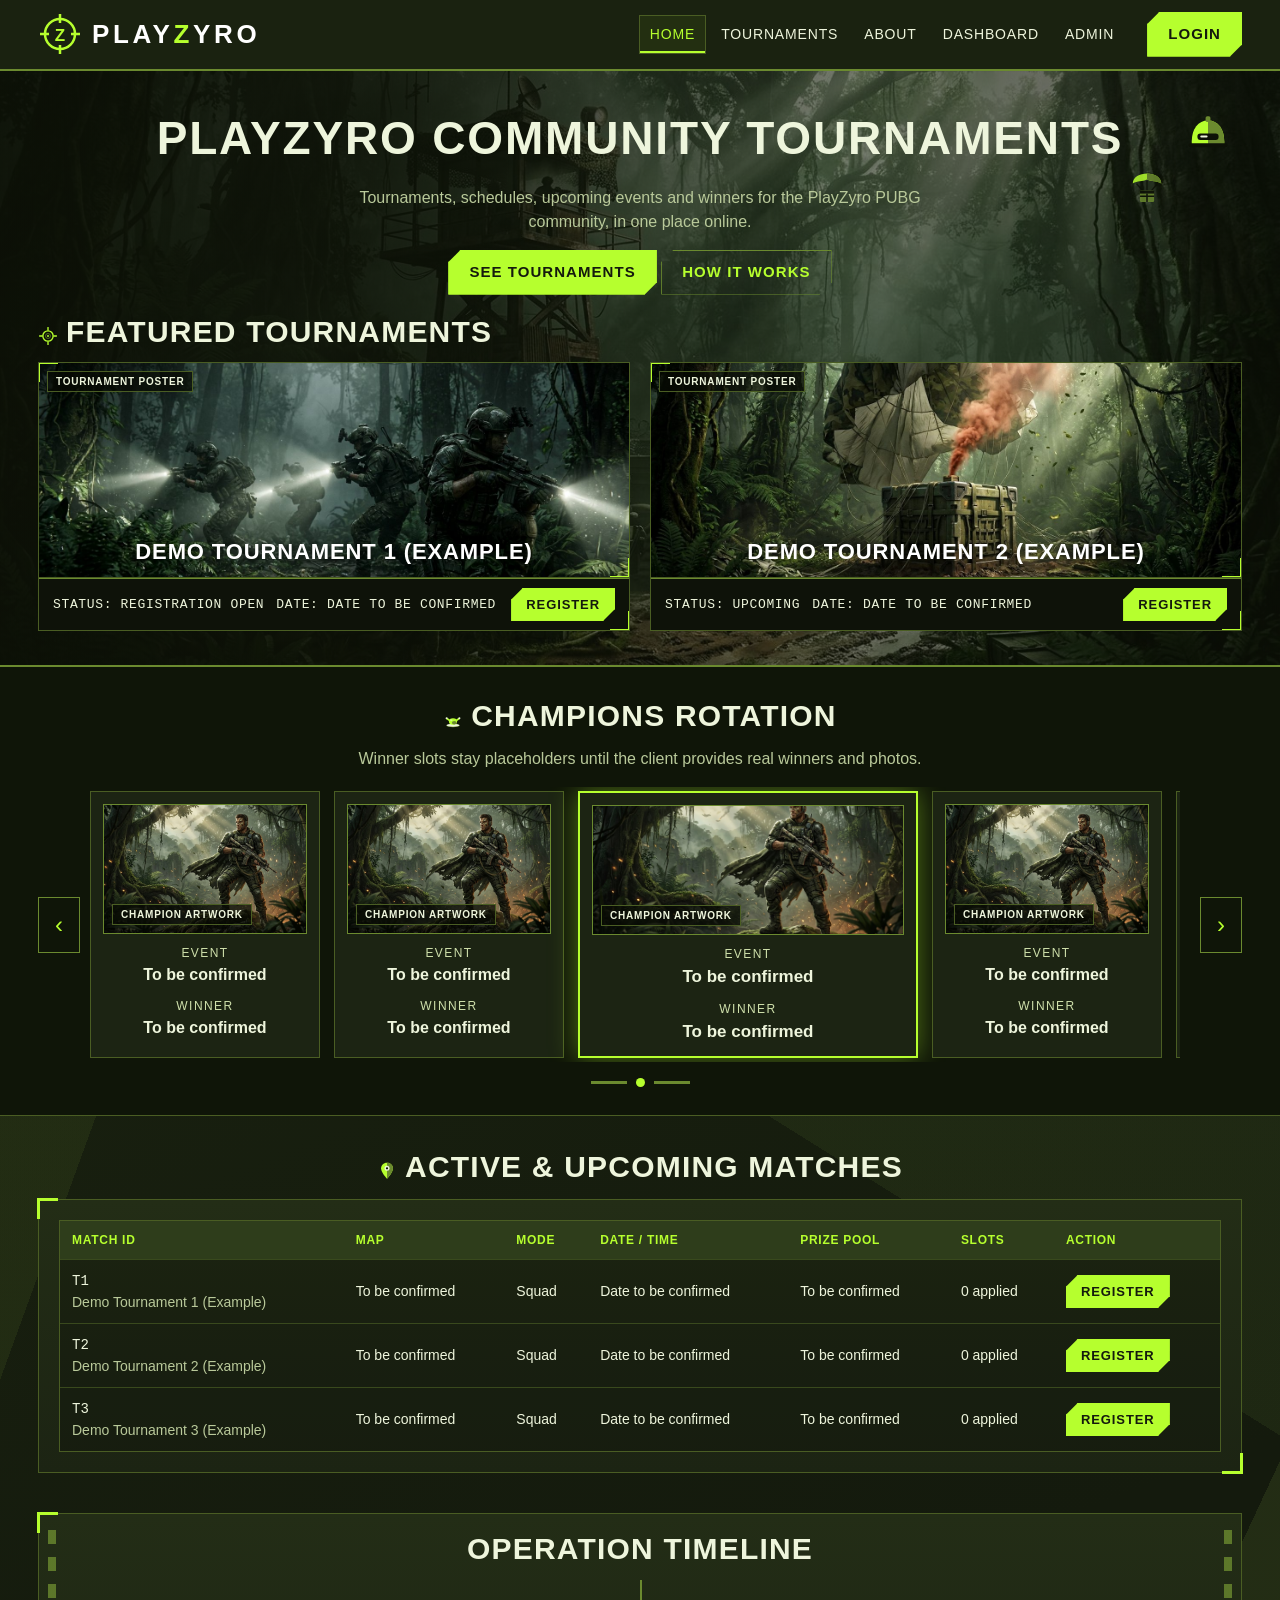
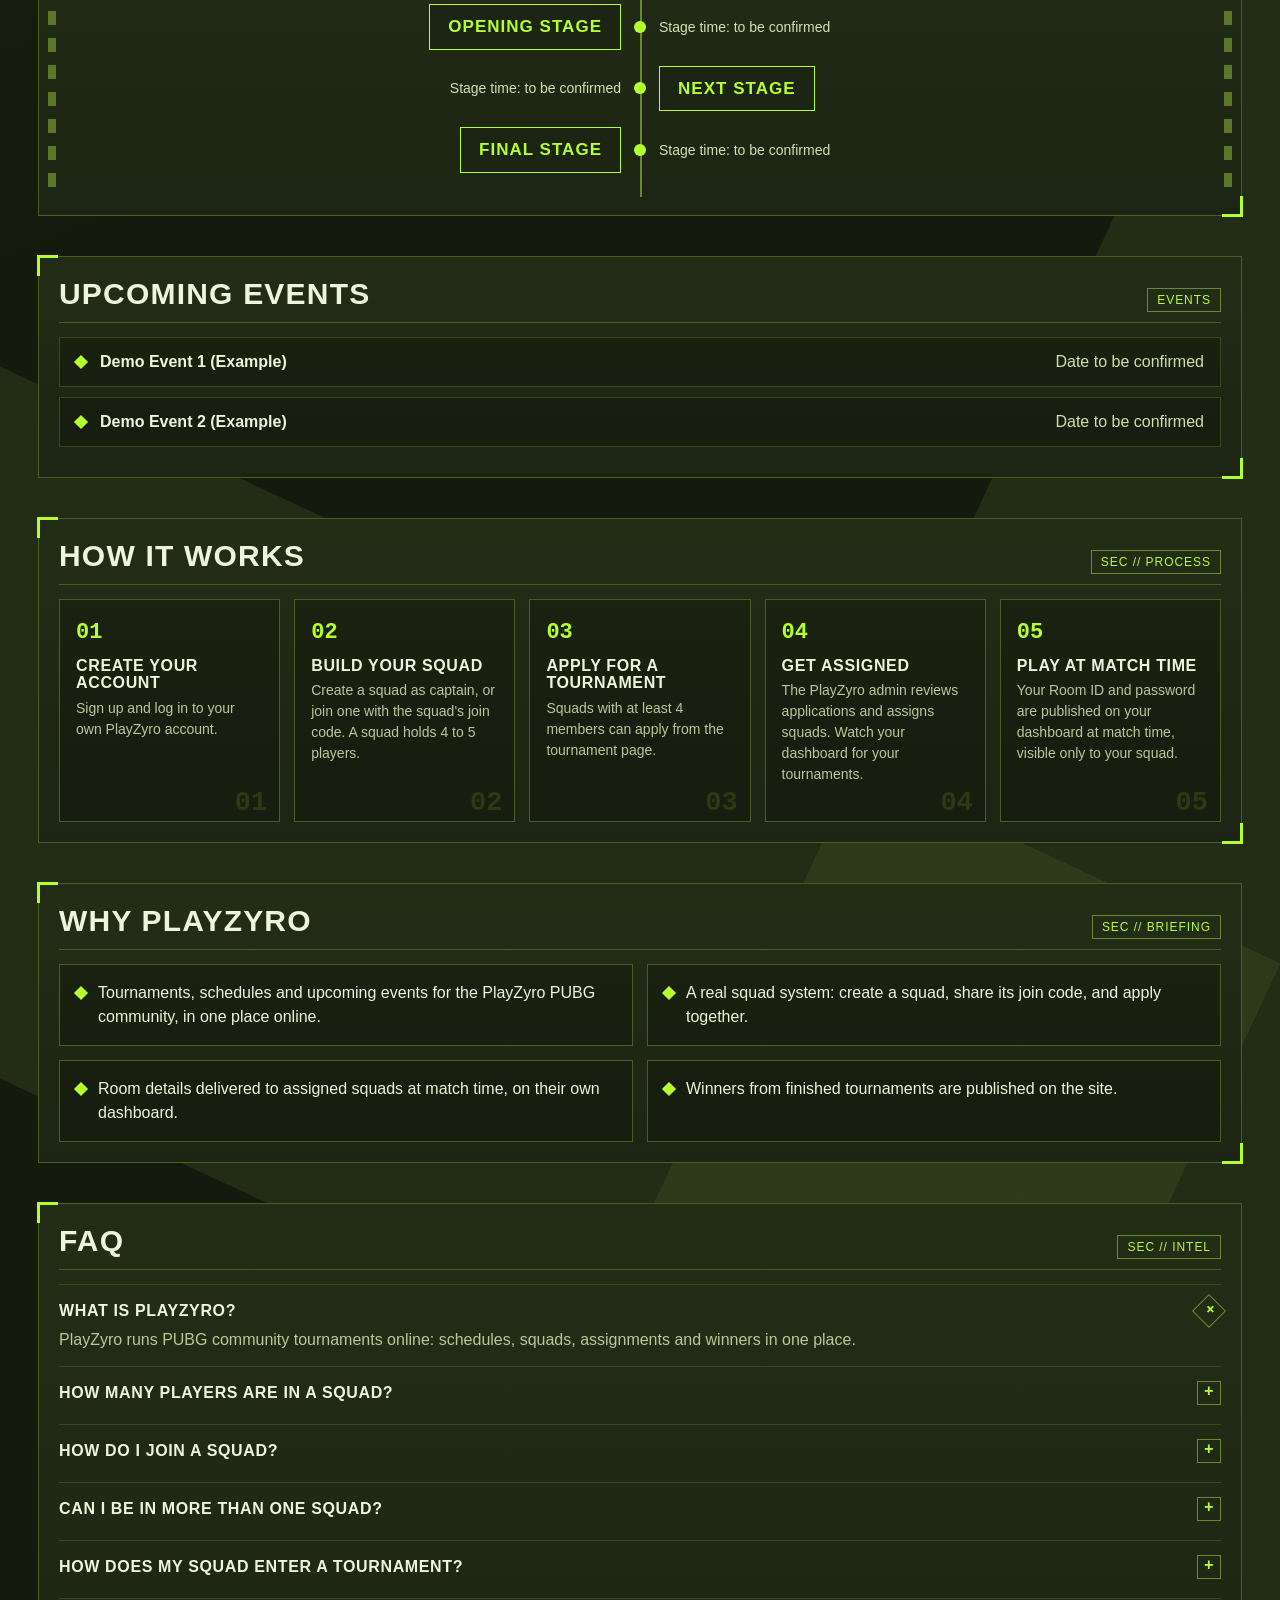
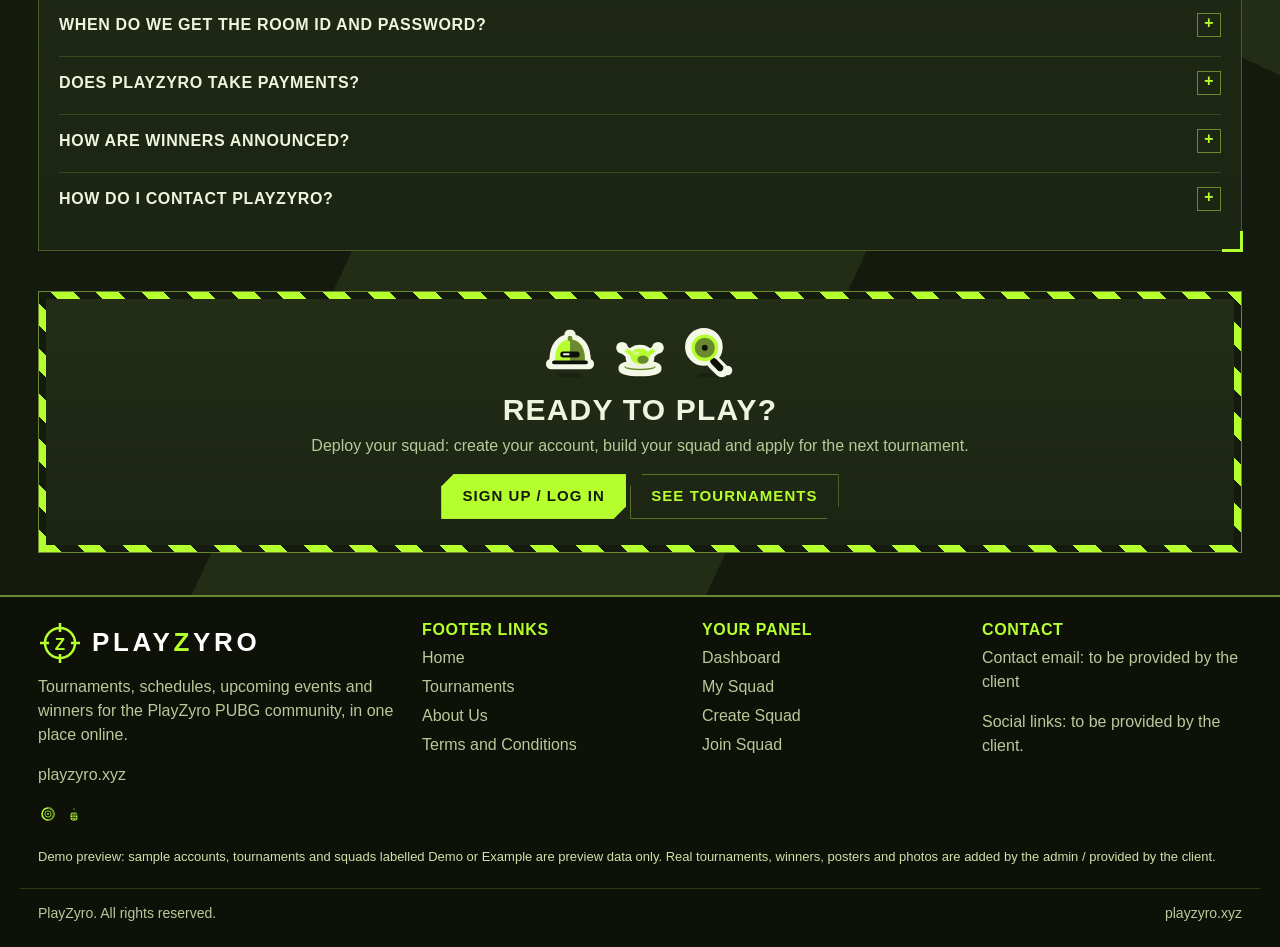
==== commit 84cd1635: "PUBG-look update: Flow artwork integrated (jungle hero scene under the HUD scrim, rotating tournamen" ====
--- a/index.html
+++ b/index.html
@@ -5,9 +5,9 @@
 <meta name="viewport" content="width=device-width, initial-scale=1">
 <title>PlayZyro Community Tournaments - PlayZyro</title>
 <link rel="icon" href="data:image/svg+xml,%3Csvg xmlns='http://www.w3.org/2000/svg' viewBox='0 0 44 44'%3E%3Ccircle cx='22' cy='22' r='15' fill='none' stroke='%23b6ff2e' stroke-width='3'/%3E%3Ctext x='22' y='30' text-anchor='middle' font-family='Arial' font-weight='700' font-size='18' fill='%23b6ff2e'%3EZ%3C/text%3E%3C/svg%3E">
-<link rel="stylesheet" href="assets/css/style.css?v=2026-11-20g">
+<link rel="stylesheet" href="assets/css/style.css?v=2026-11-20m">
 <script>window.PZ_VARIANT = 'v6';</script>
-<script src="assets/js/app.js?v=2026-11-20g"></script>
+<script src="assets/js/app.js?v=2026-11-20m"></script>
 </head>
 <body>
 <header class="site"><div class="header-in">
@@ -26,16 +26,17 @@
 
 <div class="hero-band"><div class="wrap">
 <div class="hero">
+<svg class="pz-hero-ic pz-h1" aria-hidden="true"><use href="assets/img/pz-icons.svg#pz-helmet"/></svg><svg class="pz-hero-ic pz-h2" aria-hidden="true"><use href="assets/img/pz-icons.svg#pz-crate"/></svg>
 <h1>PlayZyro Community Tournaments</h1>
 <p class="sub">Tournaments, schedules, upcoming events and winners for the PlayZyro PUBG community, in one place online.</p>
 <p style="margin:16px 0 0"><a class="btn" href="tournaments.html">See Tournaments</a> <a class="btn ghost" href="#how">How It Works</a></p>
 </div>
-<h2 style="margin-bottom:14px">Featured Tournaments</h2>
+<h2 style="margin-bottom:14px"><svg class="pz-ic" aria-hidden="true"><use href="assets/img/pz-icons.svg#pz-crosshair"/></svg>Featured Tournaments</h2>
 <div class="grid2" id="featured"></div>
 </div></div>
 
 <div class="champ-band"><div class="wrap">
-<h2 class="center">Champions Rotation</h2>
+<h2 class="center"><svg class="pz-ic" aria-hidden="true"><use href="assets/img/pz-icons.svg#pz-chicken"/></svg>Champions Rotation</h2>
 <p class="center muted">Winner slots stay placeholders until the client provides real winners and photos.</p>
 <div class="strip-wrap">
 <button class="strip-btn" id="champPrev" aria-label="Previous winners">&#8249;</button>
@@ -47,7 +48,7 @@
 
 <div class="wrap">
 <section class="block">
-<h2 class="center" style="margin-bottom:16px">Active &amp; Upcoming Matches</h2>
+<h2 class="center" style="margin-bottom:16px"><svg class="pz-ic" aria-hidden="true"><use href="assets/img/pz-icons.svg#pz-pin"/></svg>Active &amp; Upcoming Matches</h2>
 <div class="hud">
 <div class="table-wrap stackable"><table>
 <thead><tr><th>Match ID</th><th>Map</th><th>Mode</th><th>Date / Time</th><th>Prize Pool</th><th>Slots</th><th>Action</th></tr></thead>
@@ -111,6 +112,7 @@
 </section>
 <section class="block">
 <div class="hazard"><div class="hazard-in cta-in">
+<div class="pz-cluster" aria-hidden="true"><svg class="pz-stk"><use href="assets/img/pz-icons.svg#pz-helmet-s"/></svg><svg class="pz-stk"><use href="assets/img/pz-icons.svg#pz-chicken-s"/></svg><svg class="pz-stk"><use href="assets/img/pz-icons.svg#pz-pan-s"/></svg></div>
 <h2>Ready to Play?</h2>
 <p>Deploy your squad: create your account, build your squad and apply for the next tournament.</p>
 <p style="margin:0"><a class="btn" href="auth.html">Sign Up / Log In</a> <a class="btn ghost" href="tournaments.html">See Tournaments</a></p>
@@ -123,7 +125,7 @@
 <div class="footer-grid">
 <div><div class="logo" style="margin-bottom:10px"><svg width="44" height="44" viewBox="0 0 44 44" aria-hidden="true"><circle cx="22" cy="22" r="15" fill="none" stroke="#b6ff2e" stroke-width="2.5"/><path d="M22 2v9M22 33v9M2 22h9M33 22h9" stroke="#b6ff2e" stroke-width="2.5"/><text x="22" y="29" text-anchor="middle" font-family="Arial Narrow,Arial" font-weight="700" font-size="17" fill="#b6ff2e">Z</text></svg><span class="wordmark">PLAY<b>Z</b>YRO</span></div>
 <p class="muted">Tournaments, schedules, upcoming events and winners for the PlayZyro PUBG community, in one place online.</p>
-<p class="muted">playzyro.xyz</p></div>
+<p class="muted">playzyro.xyz</p><p class="pz-foot" aria-hidden="true"><svg class="pz-ic"><use href="assets/img/pz-icons.svg#pz-zone"/></svg><svg class="pz-ic"><use href="assets/img/pz-icons.svg#pz-grenade"/></svg></p></div>
 <div><h3>Footer Links</h3><ul><li><a href="index.html">Home</a></li><li><a href="tournaments.html">Tournaments</a></li><li><a href="about.html">About Us</a></li><li><a href="terms.html">Terms and Conditions</a></li></ul></div>
 <div><h3>Your Panel</h3><ul><li><a href="dashboard.html">Dashboard</a></li><li><a href="squad.html">My Squad</a></li><li><a href="squad-create.html">Create Squad</a></li><li><a href="squad-join.html">Join Squad</a></li></ul></div>
 <div><h3>Contact</h3><p class="muted">Contact email: to be provided by the client</p><p class="muted">Social links: to be provided by the client.</p></div>
@@ -135,9 +137,9 @@
 
 document.addEventListener('DOMContentLoaded', function () {
   var f = document.getElementById('featured');
-  PZ.db.tournaments.slice(0, 2).forEach(function (t) {
+  PZ.db.tournaments.slice(0, 2).forEach(function (t, fi) {
     var d = document.createElement('div'); d.className = 'feat-card';
-    d.innerHTML = '<div class="slot slot-poster feat-poster"><svg width="46" height="46" viewBox="0 0 44 44" aria-hidden="true"><circle cx="22" cy="22" r="13" fill="none" stroke="#b6ff2e" stroke-width="2.5"/><path d="M22 2v10M22 32v10M2 22h10M32 22h10" stroke="#b6ff2e" stroke-width="2.5"/><circle cx="22" cy="22" r="3" fill="#b6ff2e"/></svg><span class="slot-label">Poster Placeholder</span><div class="feat-overlay"><h3>' + PZ.esc(t.name) + '</h3></div></div>' +
+    d.innerHTML = '<div class="slot slot-poster feat-poster has-art"><img class="pz-art" src="' + PZ.posterFor(fi) + '" alt=""><span class="slot-label">Tournament Poster</span><div class="feat-overlay"><h3>' + PZ.esc(t.name) + '</h3></div></div>' +
       '<div class="feat-strip"><span>Status: ' + PZ.esc(t.status) + '</span><span>Date: ' + PZ.esc(t.dateText) + '</span>' +
       '<a class="btn small" href="tournament.html?id=' + t.id + '">Register</a></div>';
     f.appendChild(d);
@@ -145,7 +147,7 @@
   var strip = document.getElementById('champStrip');
   for (var i = 0; i < 5; i++) {
     var c = document.createElement('div'); c.className = 'champ' + (i === 2 ? ' centre' : '');
-    c.innerHTML = '<div class="slot slot-photo"><svg width="46" height="46" viewBox="0 0 48 48" aria-hidden="true"><path d="M6 16V6h10M32 6h10v10M42 32v10H32M16 42H6V32" fill="none" stroke="#b6ff2e" stroke-width="2.5"/><circle cx="24" cy="24" r="6" fill="none" stroke="#b6ff2e" stroke-width="2.5"/></svg><span class="slot-label">Winner Photo</span></div><p class="cw"><span class="cw-k">Event</span><span class="cw-v">To be confirmed</span></p><p class="cw"><span class="cw-k">Winner</span><span class="cw-v">To be confirmed</span></p>';
+    c.innerHTML = '<div class="slot slot-photo has-art"><img class="pz-art" src="assets/img/art-champion.jpg" alt=""><span class="slot-label">Champion Artwork</span></div><p class="cw"><span class="cw-k">Event</span><span class="cw-v">To be confirmed</span></p><p class="cw"><span class="cw-k">Winner</span><span class="cw-v">To be confirmed</span></p>';
     strip.appendChild(c);
   }
   document.getElementById('champPrev').addEventListener('click', function () { strip.scrollLeft -= 220; });
--- a/assets/css/style.css
+++ b/assets/css/style.css
@@ -132,11 +132,11 @@
 .feat-tag{display:inline-block;border:1px solid var(--lime);color:var(--lime);font-size:14px;padding:2px 9px;vertical-align:middle;letter-spacing:.08em;margin-left:8px}
 .tstrip-wrap{display:flex;align-items:stretch;gap:10px}
 .tstrip{display:flex;gap:16px;overflow-x:auto;flex:1;padding:4px}
-.tcard{flex:0 0 302px;display:flex;flex-direction:column;background:var(--bg2);border:1px solid var(--line);position:relative}
+.tcard{flex:0 0 344px;display:flex;flex-direction:row;background:var(--bg2);border:1px solid var(--line);position:relative}
 .tcard::before,.tcard::after{content:"";position:absolute;width:16px;height:16px;pointer-events:none;z-index:4}
 .tcard::before{top:-2px;left:-2px;border-top:3px solid var(--lime);border-left:3px solid var(--lime)}
 .tcard::after{bottom:-2px;right:-2px;border-bottom:3px solid var(--lime);border-right:3px solid var(--lime)}
-.tcard .slot-poster{min-height:158px;border:none;border-bottom:1px solid var(--line);width:100%}
+.tcard .slot-poster{flex:0 0 118px;min-height:158px;border:none;border-right:1px solid var(--line);width:auto}
 .tcard-body{padding:14px 16px;flex:1}
 .tcard-body h3{margin-top:2px}
 .sched-rail{display:flex;gap:16px;overflow-x:auto;padding:20px 4px 10px;position:relative}
@@ -316,10 +316,8 @@
 .chips>span:last-child{flex:0 1 360px!important;min-width:0!important;margin-left:auto}
 .sched-rail{display:grid;grid-template-columns:repeat(auto-fit,minmax(240px,1fr));overflow:visible}
 @media(max-width:640px){.sched-rail{grid-template-columns:1fr}}
-.tstrip-wrap{position:relative}
-.tstrip-wrap .strip-btn{position:absolute;top:50%;transform:translateY(-50%);z-index:6;background:rgba(13,17,7,.88)}
-.tstrip-wrap .strip-btn:first-child{left:8px}
-.tstrip-wrap .strip-btn:last-child{right:8px}
+.tstrip-wrap{position:static}
+.tstrip-wrap .strip-btn{position:static;transform:none;align-self:center;background:rgba(13,17,7,.88)}
 .hud-head.title-row{justify-content:flex-start;gap:14px}
 .empty-state{border:1px dashed var(--line2);padding:12px 16px;color:var(--muted);margin-top:20px;background:rgba(0,0,0,.2)}
 .auth-scene{align-items:stretch}
@@ -334,6 +332,27 @@
 #sec-users td{padding:8px 12px}
 #sec-users td:last-child{white-space:nowrap}
 #sec-users td:nth-child(2){white-space:nowrap;overflow:hidden;text-overflow:ellipsis;max-width:140px}
+/* V6 fix round 2026-11-20 (panel order, Chat 2 re-check): dashboard squad photo left + admin users table fit */
+@media(min-width:821px){
+#squadArea .squad-flex{flex-direction:row}
+#squadArea .squad-photo{flex:0 0 44%;min-height:290px;width:auto}
+#sec-users table{table-layout:fixed;min-width:0!important}
+/* Admin R2-01 remainder (panel order 2026-11-20): explicit column widths + tighter padding so the ACTIONS column sits fully inside the panel at every desktop width (V10 20k pattern) */
+#sec-users th:nth-child(1){width:24%}
+#sec-users th:nth-child(2){width:27%}
+#sec-users th:nth-child(3){width:13%}
+#sec-users th:nth-child(4){width:14%}
+#sec-users th:nth-child(5){width:22%}
+#sec-users th,#sec-users td{padding:8px 6px}
+#sec-users .btn.small{padding:5px 8px;font-size:11px;white-space:nowrap}
+#sec-users .table-wrap{overflow-x:visible}
+#sec-users td,#sec-users th{overflow-wrap:break-word}
+#sec-users th:nth-child(1){width:24%}#sec-users th:nth-child(2){width:27%}#sec-users th:nth-child(3){width:14%}#sec-users th:nth-child(4){width:14%}#sec-users th:nth-child(5){width:21%}
+#sec-users td:nth-child(2){white-space:normal;overflow:visible;text-overflow:clip;max-width:none}
+}
+@media(max-width:640px){.tcard .slot-poster{flex-basis:96px}}
+.tcard .slot-poster{padding:14px 8px}
+.tcard .slot-label{font-size:11px;letter-spacing:.06em;padding:3px 6px;white-space:normal;line-height:1.25}
 .grid-admin{display:flex;gap:20px;align-items:flex-start}
 .admin-col{flex:1 1 0;display:flex;flex-direction:column;gap:20px;min-width:0}
 @media(max-width:760px){.grid-admin{flex-direction:column}.admin-col{width:100%}}
@@ -379,3 +398,34 @@
 /* Animations R1 fix: Champions strip must overflow at desktop widths too, or its arrows and auto-advance have nothing to move (cards were sized to fit the row exactly). */
 .strip .champ{flex:0 0 230px}
 .strip .champ.centre{flex:0 0 340px}
+
+/* ===== Phone points P-08/P-09/P-11 (Snow phone check, 2026-11-20) ===== */
+@media(max-width:640px){
+.champ-band .wrap{padding:0 10px}
+.strip .champ{flex:0 0 42%}
+.strip .champ.centre{flex:0 0 84%}
+.tcard .slot-poster{padding:10px 6px}
+.tcard .slot-label{font-size:10px;letter-spacing:.03em;padding:2px 4px}
+.filter-chips{display:grid;grid-template-columns:1fr 1fr;gap:8px;justify-content:stretch}
+.filter-chips>span{grid-column:1/-1}
+.filter-chips .chip{width:100%}
+}
+
+/* ===== PUBG-look update: artwork + SVG element set (2026-11-21) ===== */
+.hero-band{background-image:linear-gradient(100deg,rgba(13,17,7,.90) 28%,rgba(13,17,7,.55) 62%,rgba(13,17,7,.72)),url("../../assets/img/art-hero.jpg");background-size:cover;background-position:center}
+.hero{position:relative}
+.pz-art{position:absolute;inset:0;width:100%;height:100%;object-fit:cover}
+.has-art{position:relative;overflow:hidden}
+.has-art .slot-label{position:absolute;left:8px;bottom:8px;z-index:2;background:rgba(8,10,4,.72);color:var(--text);padding:2px 8px;font-size:10px;letter-spacing:.08em;text-transform:uppercase}
+.slot.feat-poster .slot-label{bottom:auto;top:8px}
+.pz-ic{width:20px;height:20px;vertical-align:-4px;margin-right:8px}
+.pz-foot .pz-ic{margin-right:6px}
+.pz-stk{width:56px;height:56px}
+.pz-cluster{display:flex;gap:14px;justify-content:center;margin:0 auto 12px}
+.pz-corner{position:absolute;top:8px;right:8px;width:24px;height:24px;z-index:3}
+.tcard{position:relative}
+.pz-empty-ic{display:block;width:84px;height:84px;margin:0 auto 10px}
+.pz-hero-ic{position:absolute;z-index:2}
+.pz-h1{right:8px;top:2px;width:52px;height:52px}
+.pz-h2{right:76px;top:64px;width:38px;height:38px;opacity:.85}
+@media(max-width:640px){.pz-h1{right:4px;top:0;width:36px;height:36px}.pz-h2{display:none}.pz-stk{width:46px;height:46px}}
